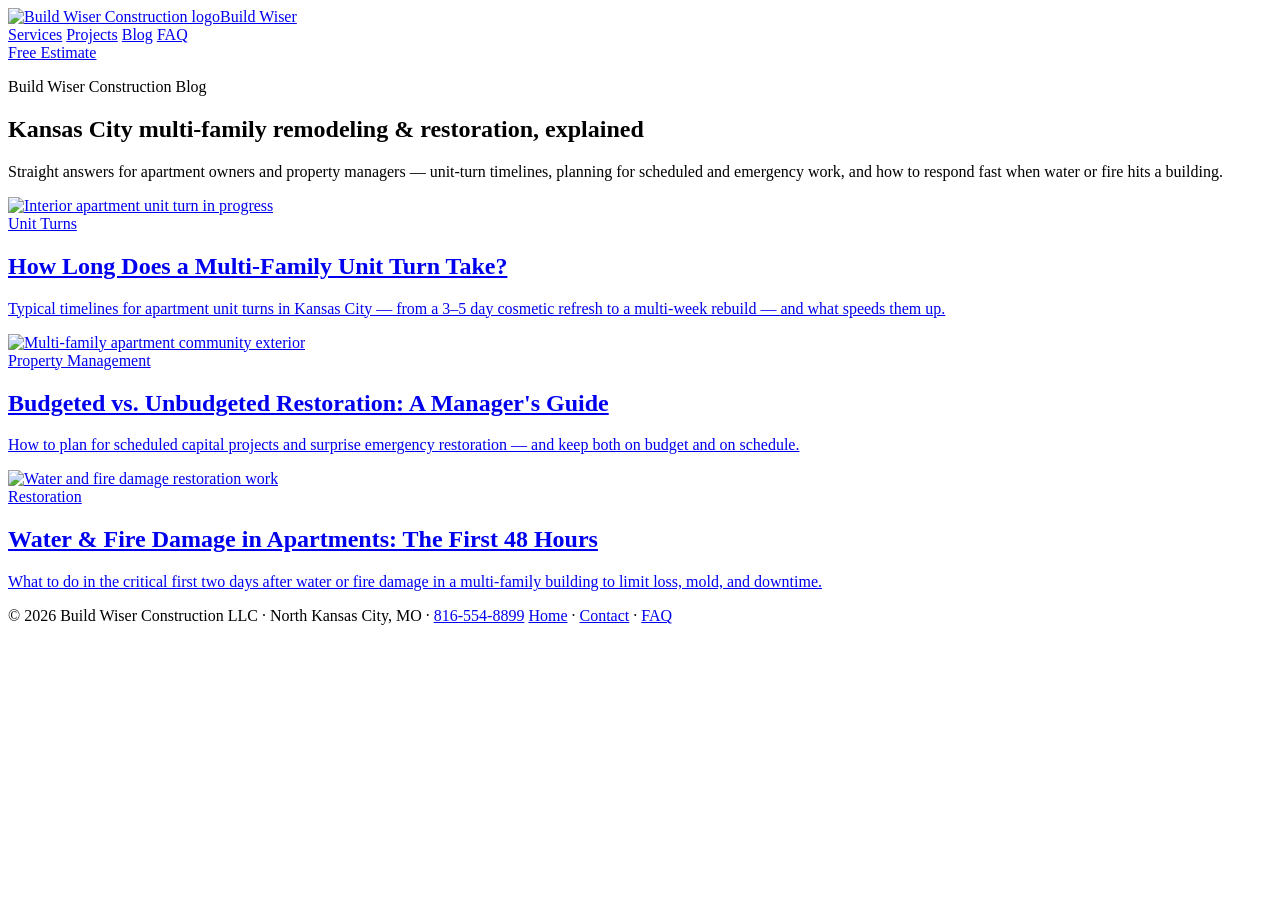
==== blog/index.html @ 9da9a8f6 "Create blog index HTML structure This HTML file serves as the main structure for the blog page, incl" ====
<!DOCTYPE html>
<html lang="en">
<head>
<meta charset="utf-8">
<meta name="viewport" content="width=device-width, initial-scale=1">
<title>Blog | Build Wiser Construction — Kansas City Multi-Family Remodeling & Restoration</title>
<meta name="description" content="Practical guides on multi-family remodeling, apartment unit turns, and water &amp; fire restoration for Kansas City property owners and managers, from Build Wiser Construction.">
<link rel="canonical" href="https://buildwiserkc.com/blog/">
<meta name="robots" content="index, follow, max-image-preview:large">
<meta name="theme-color" content="#101B2A">
<link rel="icon" href="/buildwiserkc/favicon-32.png" sizes="32x32">
<meta property="og:type" content="website">
<meta property="og:site_name" content="Build Wiser Construction">
<meta property="og:title" content="Build Wiser Construction Blog — KC Multi-Family Remodeling & Restoration">
<meta property="og:description" content="Guides on unit turns, budgeted vs. unbudgeted restoration, and emergency water &amp; fire damage for Kansas City multi-family properties.">
<meta property="og:url" content="https://buildwiserkc.com/blog/">
<meta property="og:image" content="https://buildwiserkc.com/hero-building.jpg">
<meta name="twitter:card" content="summary_large_image">
<link rel="preconnect" href="https://fonts.googleapis.com">
<link rel="preconnect" href="https://fonts.gstatic.com" crossorigin>
<link href="https://fonts.googleapis.com/css2?family=IBM+Plex+Sans:wght@400;500;600&family=Oswald:wght@400;500;600;700&display=swap" rel="stylesheet">
<link rel="stylesheet" href="/buildwiserkc/blog.css">
<script type="application/ld+json">
{"@context":"https://schema.org","@graph":[
{"@type":"Blog","@id":"https://buildwiserkc.com/blog/#blog","name":"Build Wiser Construction Blog","description":"Guides on multi-family remodeling, apartment unit turns, and restoration for Kansas City property owners and managers.","url":"https://buildwiserkc.com/blog/","publisher":{"@type":"GeneralContractor","name":"Build Wiser Construction","url":"https://buildwiserkc.com/"},"blogPost":[
{"@type":"BlogPosting","headline":"How Long Does a Multi-Family Unit Turn Take?","url":"https://buildwiserkc.com/blog/how-long-does-a-unit-turn-take.html","datePublished":"2026-08-26","image":"https://buildwiserkc.com/project-unit-turn.jpg"},
{"@type":"BlogPosting","headline":"Budgeted vs. Unbudgeted Restoration: A Property Manager's Guide","url":"https://buildwiserkc.com/blog/budgeted-vs-unbudgeted-restoration.html","datePublished":"2026-08-26","image":"https://buildwiserkc.com/project-multifamily.jpg"},
{"@type":"BlogPosting","headline":"Water & Fire Damage in Apartments: The First 48 Hours","url":"https://buildwiserkc.com/blog/water-fire-damage-first-48-hours.html","datePublished":"2026-08-26","image":"https://buildwiserkc.com/project-restoration.jpg"}]},
{"@type":"BreadcrumbList","itemListElement":[
{"@type":"ListItem","position":1,"name":"Home","item":"https://buildwiserkc.com/"},
{"@type":"ListItem","position":2,"name":"Blog","item":"https://buildwiserkc.com/blog/"}]}]}
</script>
</head>
<body>
<header class="bhead"><div class="row">
<a class="brand" href="/buildwiserkc/"><img src="/buildwiserkc/logo-mark.png" alt="Build Wiser Construction logo"><span>Build Wiser</span></a>
<nav>
<a href="/buildwiserkc/#services">Services</a>
<a href="/buildwiserkc/#projects">Projects</a>
<a href="/buildwiserkc/blog/">Blog</a>
<a href="/buildwiserkc/#faq">FAQ</a>
</nav>
<a class="cta" href="/buildwiserkc/#contact">Free Estimate</a>
</div></header>

<main class="wrap wide">
<section class="hero-b">
<p class="eyebrow">Build Wiser Construction Blog</p>
<h1>Kansas City multi-family remodeling &amp; restoration, explained</h1>
<p>Straight answers for apartment owners and property managers &mdash; unit-turn timelines, planning for scheduled and emergency work, and how to respond fast when water or fire hits a building.</p>
</section>

<section class="cards">
<a class="card-b" href="/buildwiserkc/blog/how-long-does-a-unit-turn-take.html">
<div class="cimg"><img src="/buildwiserkc/project-unit-turn.jpg" alt="Interior apartment unit turn in progress" loading="lazy"></div>
<div class="cbody"><span class="ctag">Unit Turns</span>
<h2>How Long Does a Multi-Family Unit Turn Take?</h2>
<p>Typical timelines for apartment unit turns in Kansas City &mdash; from a 3&ndash;5 day cosmetic refresh to a multi-week rebuild &mdash; and what speeds them up.</p></div>
</a>
<a class="card-b" href="/buildwiserkc/blog/budgeted-vs-unbudgeted-restoration.html">
<div class="cimg"><img src="/buildwiserkc/project-multifamily.jpg" alt="Multi-family apartment community exterior" loading="lazy"></div>
<div class="cbody"><span class="ctag">Property Management</span>
<h2>Budgeted vs. Unbudgeted Restoration: A Manager's Guide</h2>
<p>How to plan for scheduled capital projects and surprise emergency restoration &mdash; and keep both on budget and on schedule.</p></div>
</a>
<a class="card-b" href="/buildwiserkc/blog/water-fire-damage-first-48-hours.html">
<div class="cimg"><img src="/buildwiserkc/project-restoration.jpg" alt="Water and fire damage restoration work" loading="lazy"></div>
<div class="cbody"><span class="ctag">Restoration</span>
<h2>Water &amp; Fire Damage in Apartments: The First 48 Hours</h2>
<p>What to do in the critical first two days after water or fire damage in a multi-family building to limit loss, mold, and downtime.</p></div>
</a>
</section>
</main>

<footer class="bfoot"><div class="row">
<span>&copy; 2026 Build Wiser Construction LLC &middot; North Kansas City, MO &middot; <a href="tel:+18165548899">816-554-8899</a></span>
<span><a href="/buildwiserkc/">Home</a> &middot; <a href="/buildwiserkc/#contact">Contact</a> &middot; <a href="/buildwiserkc/#faq">FAQ</a></span>
</div></footer>
</body>
</html>
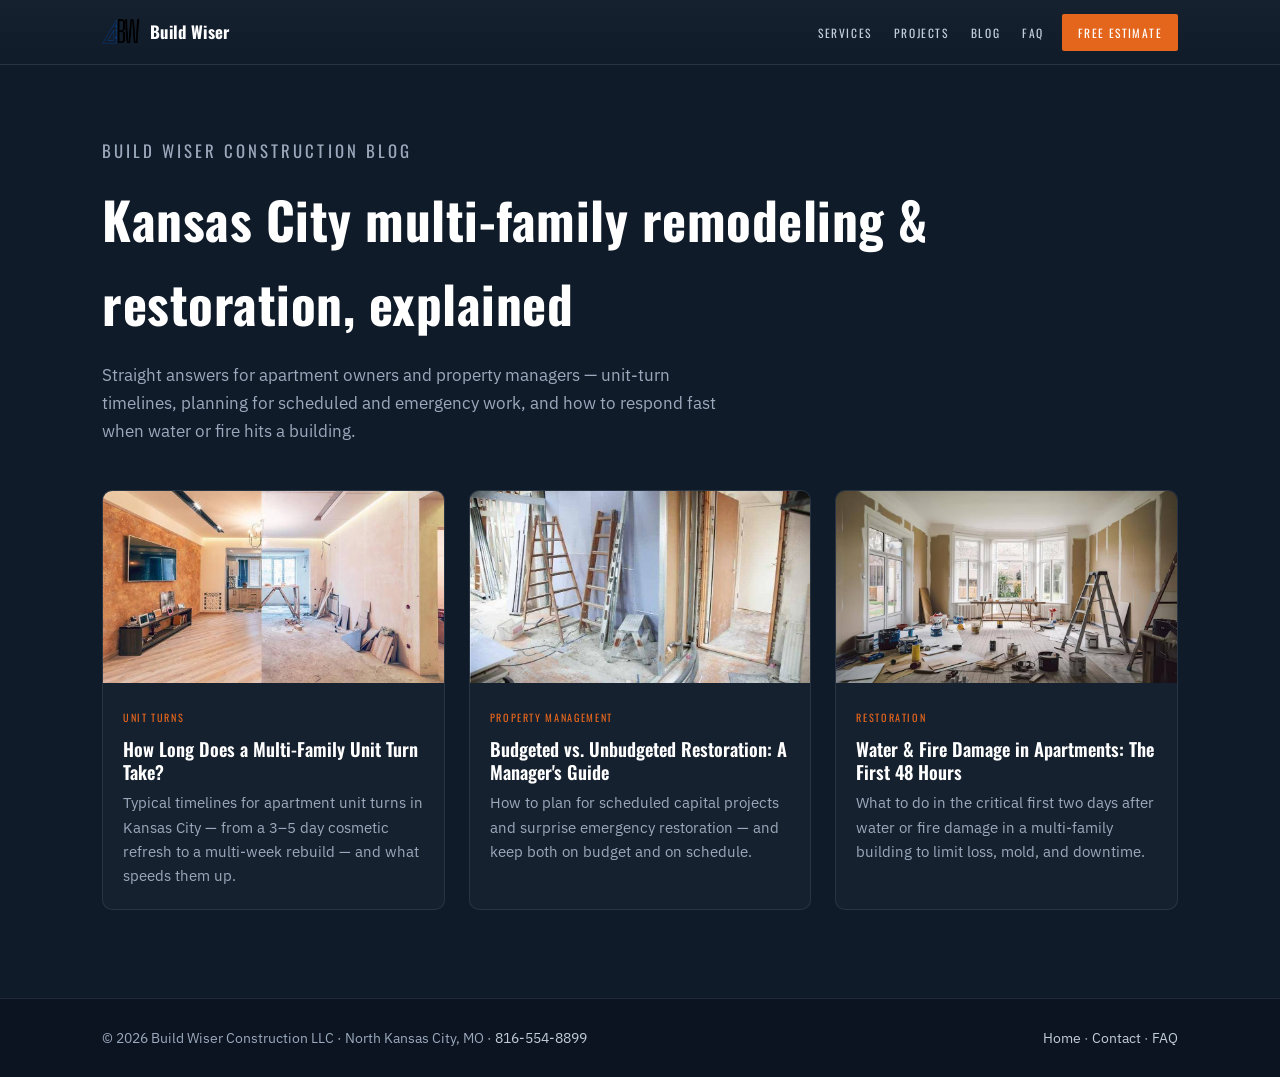
==== commit e30e5fe0: "Update links and paths in index.html" ====
--- a/blog/index.html
+++ b/blog/index.html
@@ -8,7 +8,7 @@
 <link rel="canonical" href="https://buildwiserkc.com/blog/">
 <meta name="robots" content="index, follow, max-image-preview:large">
 <meta name="theme-color" content="#101B2A">
-<link rel="icon" href="/buildwiserkc/favicon-32.png" sizes="32x32">
+<link rel="icon" href="/favicon-32.png" sizes="32x32">
 <meta property="og:type" content="website">
 <meta property="og:site_name" content="Build Wiser Construction">
 <meta property="og:title" content="Build Wiser Construction Blog — KC Multi-Family Remodeling & Restoration">
@@ -19,7 +19,7 @@
 <link rel="preconnect" href="https://fonts.googleapis.com">
 <link rel="preconnect" href="https://fonts.gstatic.com" crossorigin>
 <link href="https://fonts.googleapis.com/css2?family=IBM+Plex+Sans:wght@400;500;600&family=Oswald:wght@400;500;600;700&display=swap" rel="stylesheet">
-<link rel="stylesheet" href="/buildwiserkc/blog.css">
+<link rel="stylesheet" href="/blog.css">
 <script type="application/ld+json">
 {"@context":"https://schema.org","@graph":[
 {"@type":"Blog","@id":"https://buildwiserkc.com/blog/#blog","name":"Build Wiser Construction Blog","description":"Guides on multi-family remodeling, apartment unit turns, and restoration for Kansas City property owners and managers.","url":"https://buildwiserkc.com/blog/","publisher":{"@type":"GeneralContractor","name":"Build Wiser Construction","url":"https://buildwiserkc.com/"},"blogPost":[
@@ -33,14 +33,14 @@
 </head>
 <body>
 <header class="bhead"><div class="row">
-<a class="brand" href="/buildwiserkc/"><img src="/buildwiserkc/logo-mark.png" alt="Build Wiser Construction logo"><span>Build Wiser</span></a>
+<a class="brand" href="/"><img src="/logo-mark.png" alt="Build Wiser Construction logo"><span>Build Wiser</span></a>
 <nav>
-<a href="/buildwiserkc/#services">Services</a>
-<a href="/buildwiserkc/#projects">Projects</a>
-<a href="/buildwiserkc/blog/">Blog</a>
-<a href="/buildwiserkc/#faq">FAQ</a>
+<a href="/#services">Services</a>
+<a href="/#projects">Projects</a>
+<a href="/blog/">Blog</a>
+<a href="/#faq">FAQ</a>
 </nav>
-<a class="cta" href="/buildwiserkc/#contact">Free Estimate</a>
+<a class="cta" href="/#contact">Free Estimate</a>
 </div></header>
 
 <main class="wrap wide">
@@ -51,20 +51,20 @@
 </section>
 
 <section class="cards">
-<a class="card-b" href="/buildwiserkc/blog/how-long-does-a-unit-turn-take.html">
-<div class="cimg"><img src="/buildwiserkc/project-unit-turn.jpg" alt="Interior apartment unit turn in progress" loading="lazy"></div>
+<a class="card-b" href="/blog/how-long-does-a-unit-turn-take.html">
+<div class="cimg"><img src="/project-unit-turn.jpg" alt="Interior apartment unit turn in progress" loading="lazy"></div>
 <div class="cbody"><span class="ctag">Unit Turns</span>
 <h2>How Long Does a Multi-Family Unit Turn Take?</h2>
 <p>Typical timelines for apartment unit turns in Kansas City &mdash; from a 3&ndash;5 day cosmetic refresh to a multi-week rebuild &mdash; and what speeds them up.</p></div>
 </a>
-<a class="card-b" href="/buildwiserkc/blog/budgeted-vs-unbudgeted-restoration.html">
-<div class="cimg"><img src="/buildwiserkc/project-multifamily.jpg" alt="Multi-family apartment community exterior" loading="lazy"></div>
+<a class="card-b" href="/blog/budgeted-vs-unbudgeted-restoration.html">
+<div class="cimg"><img src="/project-multifamily.jpg" alt="Multi-family apartment community exterior" loading="lazy"></div>
 <div class="cbody"><span class="ctag">Property Management</span>
 <h2>Budgeted vs. Unbudgeted Restoration: A Manager's Guide</h2>
 <p>How to plan for scheduled capital projects and surprise emergency restoration &mdash; and keep both on budget and on schedule.</p></div>
 </a>
-<a class="card-b" href="/buildwiserkc/blog/water-fire-damage-first-48-hours.html">
-<div class="cimg"><img src="/buildwiserkc/project-restoration.jpg" alt="Water and fire damage restoration work" loading="lazy"></div>
+<a class="card-b" href="/blog/water-fire-damage-first-48-hours.html">
+<div class="cimg"><img src="/project-restoration.jpg" alt="Water and fire damage restoration work" loading="lazy"></div>
 <div class="cbody"><span class="ctag">Restoration</span>
 <h2>Water &amp; Fire Damage in Apartments: The First 48 Hours</h2>
 <p>What to do in the critical first two days after water or fire damage in a multi-family building to limit loss, mold, and downtime.</p></div>
@@ -74,7 +74,7 @@
 
 <footer class="bfoot"><div class="row">
 <span>&copy; 2026 Build Wiser Construction LLC &middot; North Kansas City, MO &middot; <a href="tel:+18165548899">816-554-8899</a></span>
-<span><a href="/buildwiserkc/">Home</a> &middot; <a href="/buildwiserkc/#contact">Contact</a> &middot; <a href="/buildwiserkc/#faq">FAQ</a></span>
+<span><a href="/">Home</a> &middot; <a href="/#contact">Contact</a> &middot; <a href="/#faq">FAQ</a></span>
 </div></footer>
 </body>
 </html>
--- a/blog.css
+++ b/blog.css
@@ -0,0 +1,52 @@
+:root{--ink:#101B2A;--deep:#0B1420;--panel:#16212F;--gold:#E4651C;--text:#C3CDDA;--mute:#9BA9BC;--white:#fff;--line:rgba(155,169,188,.14)}
+*{box-sizing:border-box}
+html{scroll-behavior:smooth}
+body{margin:0;background:var(--ink);color:var(--text);font-family:"IBM Plex Sans",system-ui,-apple-system,"Segoe UI",Roboto,sans-serif;line-height:1.65;-webkit-font-smoothing:antialiased}
+a{color:var(--gold)}
+img{max-width:100%;display:block}
+.wrap{max-width:820px;margin:0 auto;padding:0 22px}
+.wide{max-width:1120px}
+.bhead{position:sticky;top:0;z-index:50;background:linear-gradient(180deg,#16212F,#101B2A);border-bottom:1px solid var(--line)}
+.bhead .row{max-width:1120px;margin:0 auto;padding:13px 22px;display:flex;align-items:center;gap:18px}
+.bhead .brand{display:flex;align-items:center;gap:10px;text-decoration:none;color:var(--white);font-family:"Oswald",sans-serif;font-weight:700;letter-spacing:.02em;font-size:1.05rem}
+.bhead .brand img{width:38px;height:38px}
+.bhead nav{margin-left:auto;display:flex;gap:22px;font-family:"Oswald",sans-serif;text-transform:uppercase;letter-spacing:.14em;font-size:.72rem}
+.bhead nav a{color:var(--text);text-decoration:none;transition:color .2s}
+.bhead nav a:hover{color:var(--white)}
+.bhead .cta{background:var(--gold);color:#fff;padding:9px 16px;border-radius:2px;text-decoration:none;font-family:"Oswald",sans-serif;text-transform:uppercase;letter-spacing:.12em;font-size:.72rem}
+@media(max-width:720px){.bhead nav{display:none}}
+.post{padding:clamp(30px,6vh,64px) 0}
+.eyebrow{font-family:"Oswald",sans-serif;text-transform:uppercase;letter-spacing:.18em;font-size:.7rem;color:var(--gold);margin:0 0 12px}
+h1.title{font-family:"Oswald",sans-serif;font-weight:700;color:var(--white);font-size:clamp(1.8rem,4vw,2.9rem);line-height:1.14;margin:0 0 14px;letter-spacing:.01em}
+.meta{color:var(--mute);font-size:.85rem;margin-bottom:26px}
+.post h2{font-family:"Oswald",sans-serif;font-weight:600;color:var(--white);font-size:clamp(1.3rem,2.4vw,1.7rem);margin:36px 0 12px;line-height:1.2}
+.post h3{font-family:"Oswald",sans-serif;font-weight:600;color:var(--white);font-size:1.12rem;margin:24px 0 8px}
+.post p{margin:0 0 16px}
+.post ul,.post ol{margin:0 0 16px;padding-left:22px}
+.post li{margin:0 0 8px}
+.lead{font-size:clamp(1.05rem,1.6vw,1.2rem);color:#DCE3EC;line-height:1.6}
+.callout{background:var(--panel);border-left:3px solid var(--gold);padding:16px 20px;border-radius:6px;margin:24px 0}
+.callout p{margin:0}
+table.cmp{width:100%;border-collapse:collapse;margin:20px 0;font-size:.92rem}
+table.cmp th,table.cmp td{border:1px solid var(--line);padding:10px 12px;text-align:left}
+table.cmp th{background:var(--panel);color:var(--white);font-family:"Oswald",sans-serif;font-weight:500;letter-spacing:.03em}
+.cta-band{background:var(--panel);border:1px solid var(--line);border-radius:10px;padding:26px;margin:38px 0;text-align:center}
+.cta-band h2{margin:0 0 6px}
+.cta-band a.btn{display:inline-block;background:var(--gold);color:#fff;padding:12px 24px;border-radius:2px;text-decoration:none;font-family:"Oswald",sans-serif;text-transform:uppercase;letter-spacing:.12em;font-size:.8rem;margin-top:12px}
+.crumbs{font-size:.78rem;color:var(--mute);margin:0 0 20px}
+.crumbs a{color:var(--mute);text-decoration:none}
+.hero-b{padding:clamp(40px,8vh,88px) 0 6px}
+.hero-b h1{font-family:"Oswald",sans-serif;font-weight:700;color:var(--white);font-size:clamp(2rem,5vw,3.2rem);margin:8px 0 12px;letter-spacing:.01em}
+.hero-b p{max-width:640px;color:var(--mute);font-size:1.05rem}
+.cards{display:grid;grid-template-columns:repeat(auto-fill,minmax(320px,1fr));gap:24px;padding:22px 0 44px}
+.card-b{background:var(--panel);border:1px solid var(--line);border-radius:10px;overflow:hidden;text-decoration:none;color:inherit;display:flex;flex-direction:column;transition:transform .18s,border-color .2s}
+.card-b:hover{transform:translateY(-4px);border-color:rgba(228,101,28,.5)}
+.card-b .cimg{aspect-ratio:16/9;background:#0B1420;overflow:hidden}
+.card-b .cimg img{width:100%;height:100%;object-fit:cover}
+.card-b .cbody{padding:20px}
+.card-b .ctag{font-family:"Oswald",sans-serif;text-transform:uppercase;letter-spacing:.16em;font-size:.64rem;color:var(--gold)}
+.card-b h2{font-family:"Oswald",sans-serif;font-weight:600;color:var(--white);font-size:1.15rem;margin:8px 0 8px;line-height:1.25}
+.card-b p{margin:0;color:var(--mute);font-size:.92rem}
+.bfoot{border-top:1px solid var(--line);background:var(--deep);padding:28px 0;margin-top:44px;color:var(--mute);font-size:.85rem}
+.bfoot .row{max-width:1120px;margin:0 auto;padding:0 22px;display:flex;flex-wrap:wrap;gap:14px;justify-content:space-between}
+.bfoot a{color:var(--text);text-decoration:none}
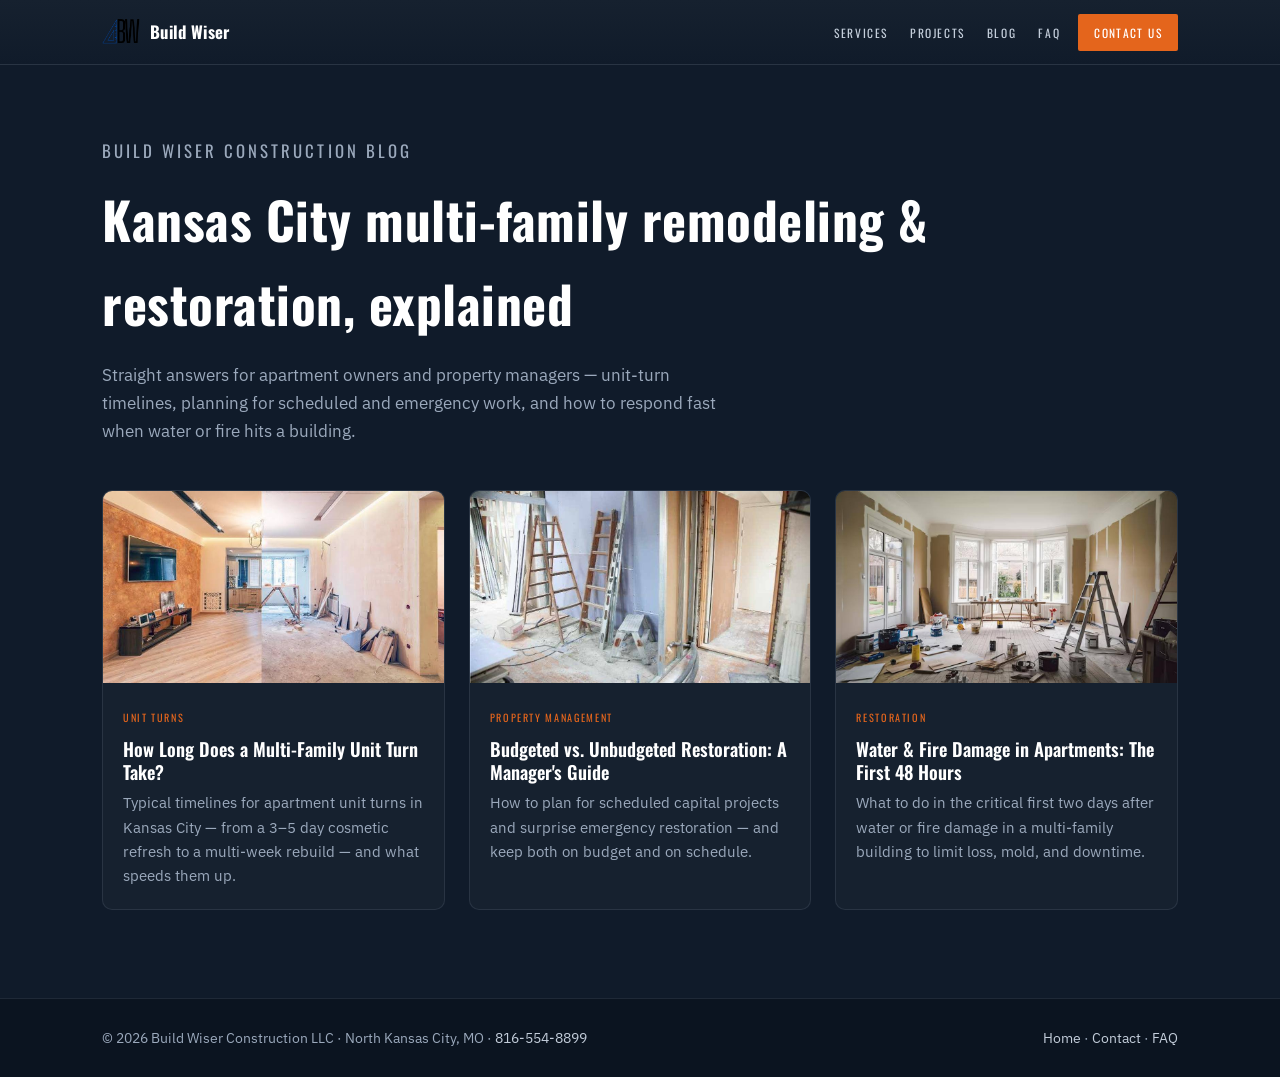
==== commit 98b6f873: "Change CTA text from 'Free Estimate' to 'Contact Us'" ====
--- a/blog/index.html
+++ b/blog/index.html
@@ -40,7 +40,7 @@
 <a href="/blog/">Blog</a>
 <a href="/#faq">FAQ</a>
 </nav>
-<a class="cta" href="/#contact">Free Estimate</a>
+<a class="cta" href="/#contact">Contact Us</a>
 </div></header>
 
 <main class="wrap wide">
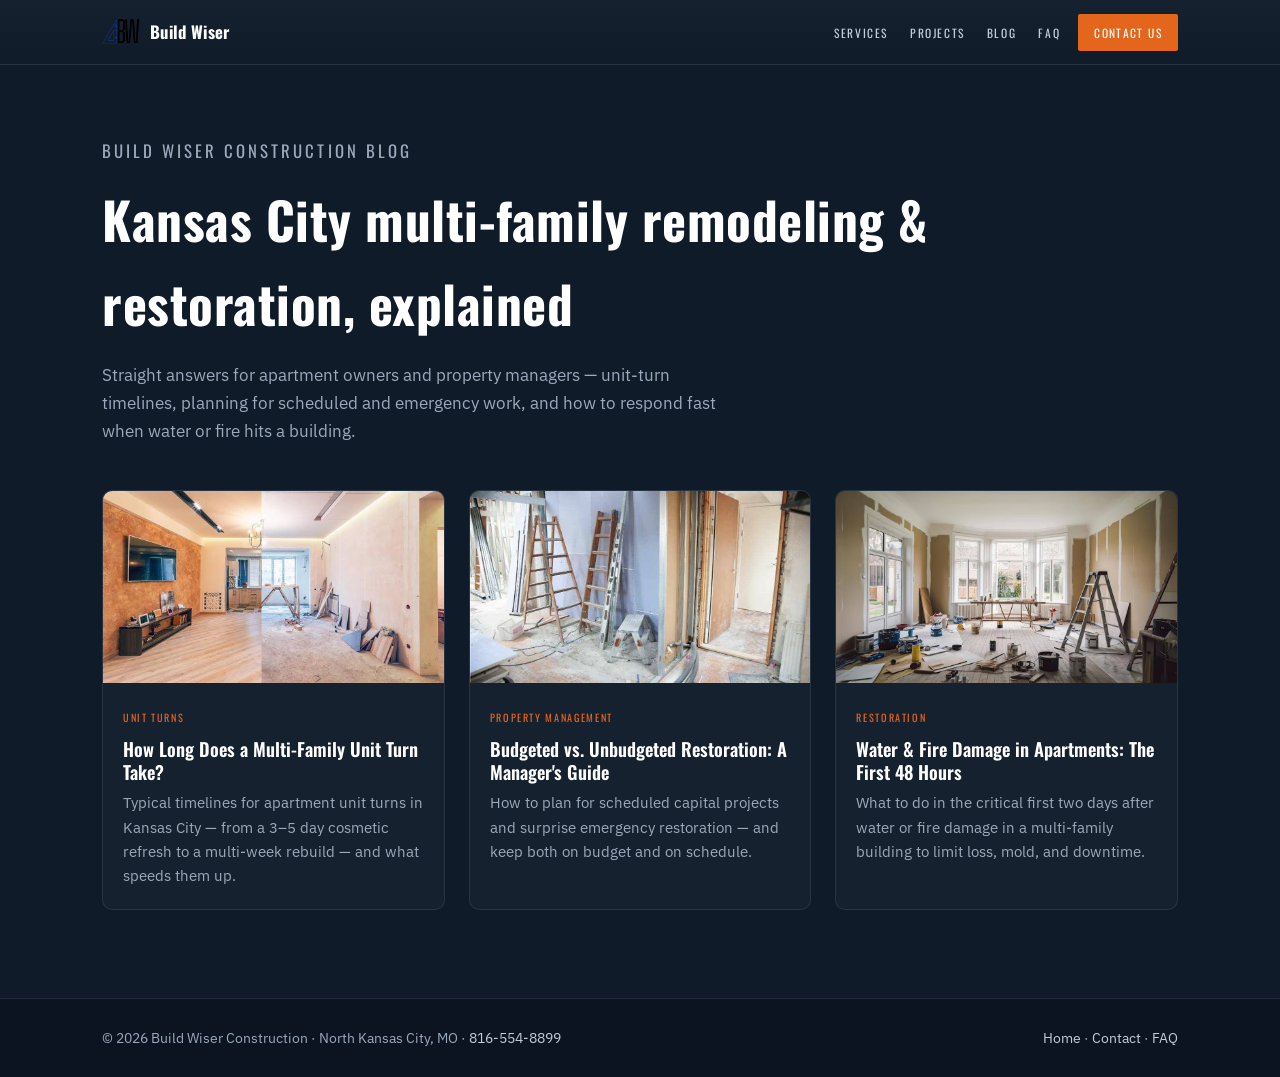
==== commit 727377b7: "Update footer copyright text for consistency" ====
--- a/blog/index.html
+++ b/blog/index.html
@@ -1,4 +1,5 @@
 <!DOCTYPE html>
+<html lang="en">
 <html lang="en">
 <head>
 <meta charset="utf-8">
@@ -73,7 +74,7 @@
 </main>
 
 <footer class="bfoot"><div class="row">
-<span>&copy; 2026 Build Wiser Construction LLC &middot; North Kansas City, MO &middot; <a href="tel:+18165548899">816-554-8899</a></span>
+<span>&copy; 2026 Build Wiser Construction &middot; North Kansas City, MO &middot; <a href="tel:+18165548899">816-554-8899</a></span>
 <span><a href="/">Home</a> &middot; <a href="/#contact">Contact</a> &middot; <a href="/#faq">FAQ</a></span>
 </div></footer>
 </body>
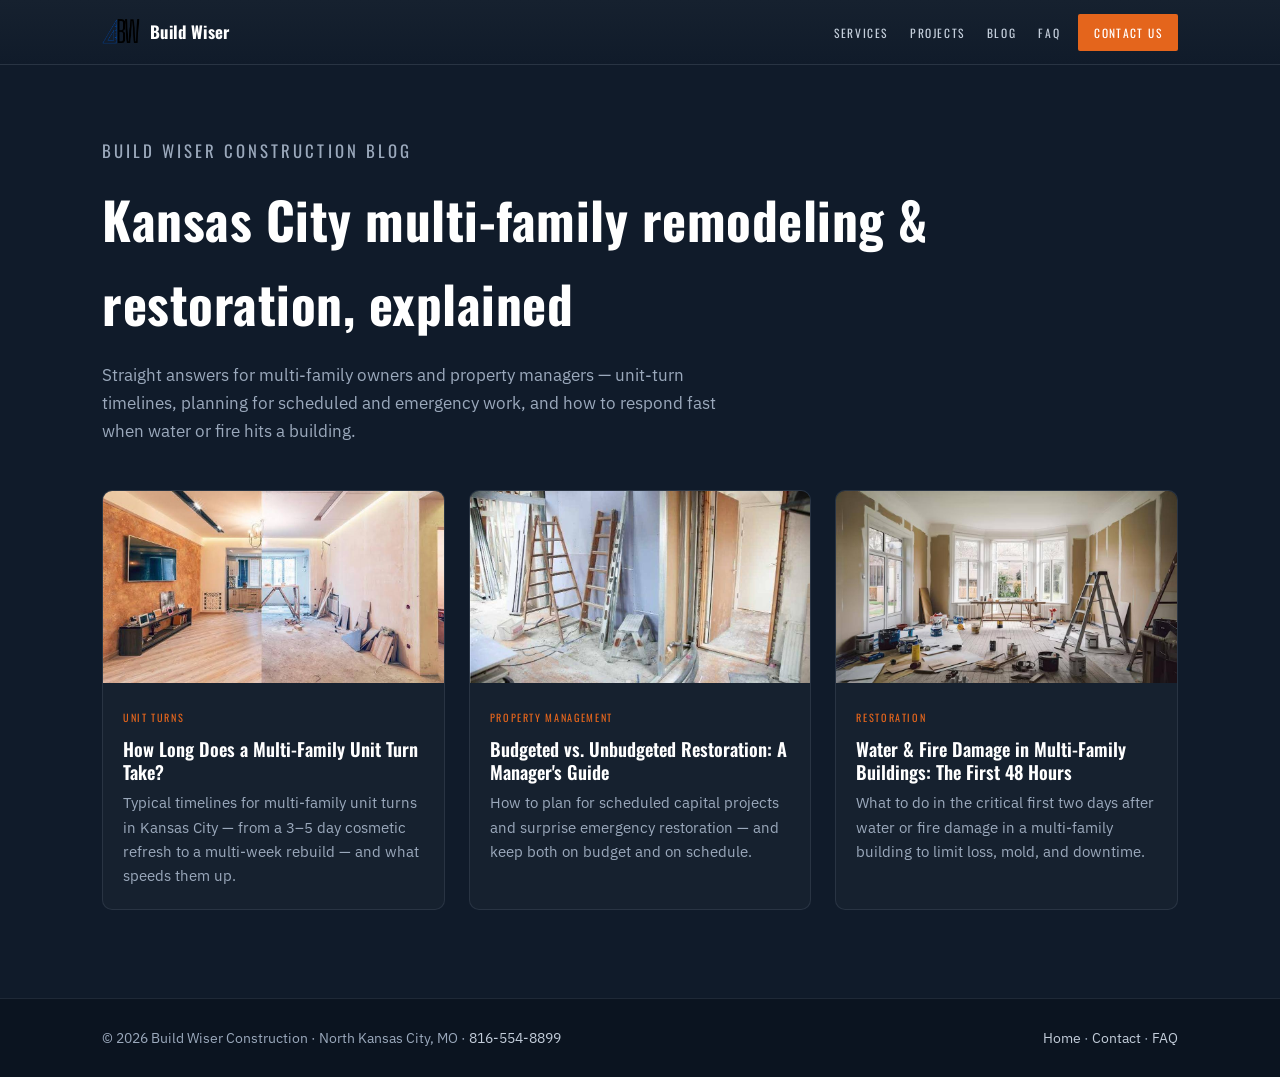
==== commit c42acdcc: "Update blog index for multi-family terminology" ====
--- a/blog/index.html
+++ b/blog/index.html
@@ -1,11 +1,13 @@
 <!DOCTYPE html>
+<html lang="en">
+<html lang="en">
 <html lang="en">
 <html lang="en">
 <head>
 <meta charset="utf-8">
 <meta name="viewport" content="width=device-width, initial-scale=1">
 <title>Blog | Build Wiser Construction — Kansas City Multi-Family Remodeling & Restoration</title>
-<meta name="description" content="Practical guides on multi-family remodeling, apartment unit turns, and water &amp; fire restoration for Kansas City property owners and managers, from Build Wiser Construction.">
+<meta name="description" content="Practical guides on multi-family remodeling, multi-family unit turns, and water &amp; fire restoration for Kansas City property owners and managers, from Build Wiser Construction.">
 <link rel="canonical" href="https://buildwiserkc.com/blog/">
 <meta name="robots" content="index, follow, max-image-preview:large">
 <meta name="theme-color" content="#101B2A">
@@ -23,10 +25,10 @@
 <link rel="stylesheet" href="/blog.css">
 <script type="application/ld+json">
 {"@context":"https://schema.org","@graph":[
-{"@type":"Blog","@id":"https://buildwiserkc.com/blog/#blog","name":"Build Wiser Construction Blog","description":"Guides on multi-family remodeling, apartment unit turns, and restoration for Kansas City property owners and managers.","url":"https://buildwiserkc.com/blog/","publisher":{"@type":"GeneralContractor","name":"Build Wiser Construction","url":"https://buildwiserkc.com/"},"blogPost":[
+{"@type":"Blog","@id":"https://buildwiserkc.com/blog/#blog","name":"Build Wiser Construction Blog","description":"Guides on multi-family remodeling, multi-family unit turns, and restoration for Kansas City property owners and managers.","url":"https://buildwiserkc.com/blog/","publisher":{"@type":"GeneralContractor","name":"Build Wiser Construction","url":"https://buildwiserkc.com/"},"blogPost":[
 {"@type":"BlogPosting","headline":"How Long Does a Multi-Family Unit Turn Take?","url":"https://buildwiserkc.com/blog/how-long-does-a-unit-turn-take.html","datePublished":"2026-08-26","image":"https://buildwiserkc.com/project-unit-turn.jpg"},
 {"@type":"BlogPosting","headline":"Budgeted vs. Unbudgeted Restoration: A Property Manager's Guide","url":"https://buildwiserkc.com/blog/budgeted-vs-unbudgeted-restoration.html","datePublished":"2026-08-26","image":"https://buildwiserkc.com/project-multifamily.jpg"},
-{"@type":"BlogPosting","headline":"Water & Fire Damage in Apartments: The First 48 Hours","url":"https://buildwiserkc.com/blog/water-fire-damage-first-48-hours.html","datePublished":"2026-08-26","image":"https://buildwiserkc.com/project-restoration.jpg"}]},
+{"@type":"BlogPosting","headline":"Water & Fire Damage in Multi-Family Buildings: The First 48 Hours","url":"https://buildwiserkc.com/blog/water-fire-damage-first-48-hours.html","datePublished":"2026-08-26","image":"https://buildwiserkc.com/project-restoration.jpg"}]},
 {"@type":"BreadcrumbList","itemListElement":[
 {"@type":"ListItem","position":1,"name":"Home","item":"https://buildwiserkc.com/"},
 {"@type":"ListItem","position":2,"name":"Blog","item":"https://buildwiserkc.com/blog/"}]}]}
@@ -48,18 +50,18 @@
 <section class="hero-b">
 <p class="eyebrow">Build Wiser Construction Blog</p>
 <h1>Kansas City multi-family remodeling &amp; restoration, explained</h1>
-<p>Straight answers for apartment owners and property managers &mdash; unit-turn timelines, planning for scheduled and emergency work, and how to respond fast when water or fire hits a building.</p>
+<p>Straight answers for multi-family owners and property managers &mdash; unit-turn timelines, planning for scheduled and emergency work, and how to respond fast when water or fire hits a building.</p>
 </section>
 
 <section class="cards">
 <a class="card-b" href="/blog/how-long-does-a-unit-turn-take.html">
-<div class="cimg"><img src="/project-unit-turn.jpg" alt="Interior apartment unit turn in progress" loading="lazy"></div>
+<div class="cimg"><img src="/project-unit-turn.jpg" alt="Interior multi-family unit turn in progress" loading="lazy"></div>
 <div class="cbody"><span class="ctag">Unit Turns</span>
 <h2>How Long Does a Multi-Family Unit Turn Take?</h2>
-<p>Typical timelines for apartment unit turns in Kansas City &mdash; from a 3&ndash;5 day cosmetic refresh to a multi-week rebuild &mdash; and what speeds them up.</p></div>
+<p>Typical timelines for multi-family unit turns in Kansas City &mdash; from a 3&ndash;5 day cosmetic refresh to a multi-week rebuild &mdash; and what speeds them up.</p></div>
 </a>
 <a class="card-b" href="/blog/budgeted-vs-unbudgeted-restoration.html">
-<div class="cimg"><img src="/project-multifamily.jpg" alt="Multi-family apartment community exterior" loading="lazy"></div>
+<div class="cimg"><img src="/project-multifamily.jpg" alt="multi-family community exterior" loading="lazy"></div>
 <div class="cbody"><span class="ctag">Property Management</span>
 <h2>Budgeted vs. Unbudgeted Restoration: A Manager's Guide</h2>
 <p>How to plan for scheduled capital projects and surprise emergency restoration &mdash; and keep both on budget and on schedule.</p></div>
@@ -67,7 +69,7 @@
 <a class="card-b" href="/blog/water-fire-damage-first-48-hours.html">
 <div class="cimg"><img src="/project-restoration.jpg" alt="Water and fire damage restoration work" loading="lazy"></div>
 <div class="cbody"><span class="ctag">Restoration</span>
-<h2>Water &amp; Fire Damage in Apartments: The First 48 Hours</h2>
+<h2>Water &amp; Fire Damage in Multi-Family Buildings: The First 48 Hours</h2>
 <p>What to do in the critical first two days after water or fire damage in a multi-family building to limit loss, mold, and downtime.</p></div>
 </a>
 </section>
